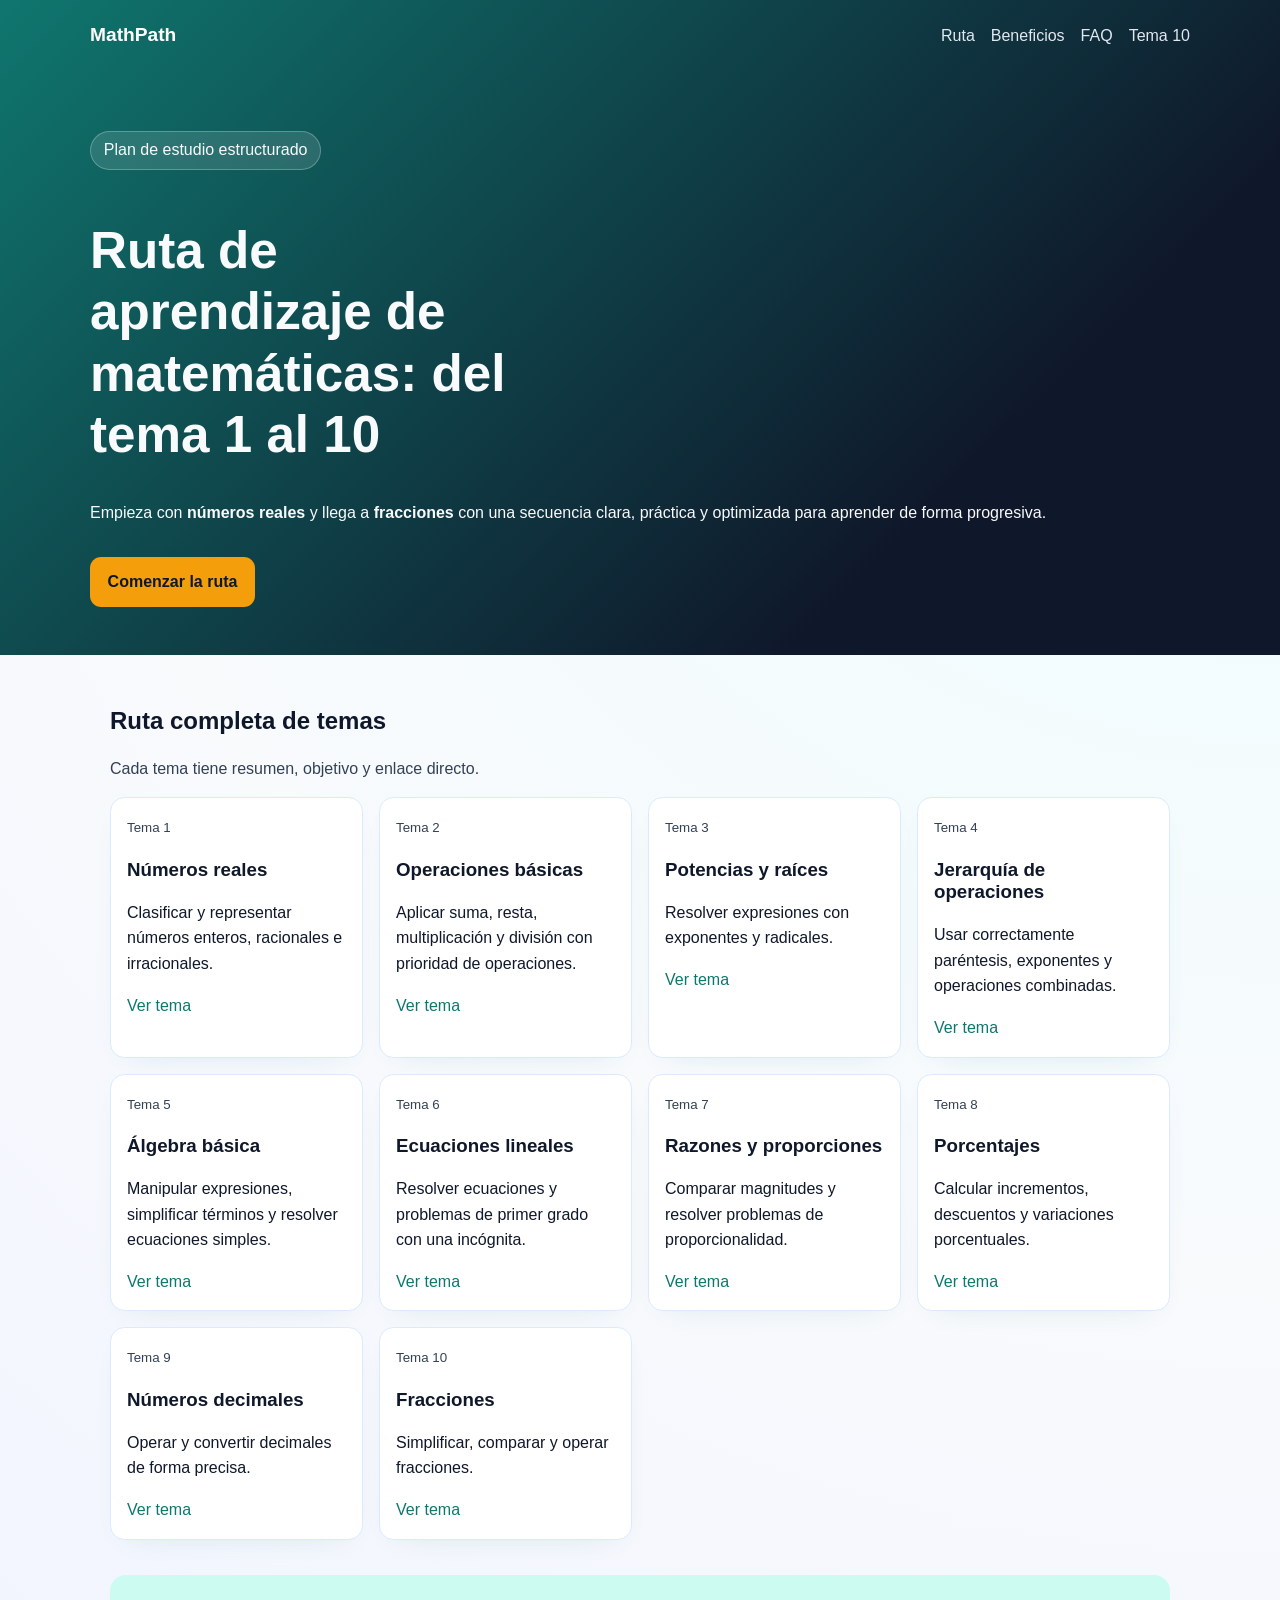
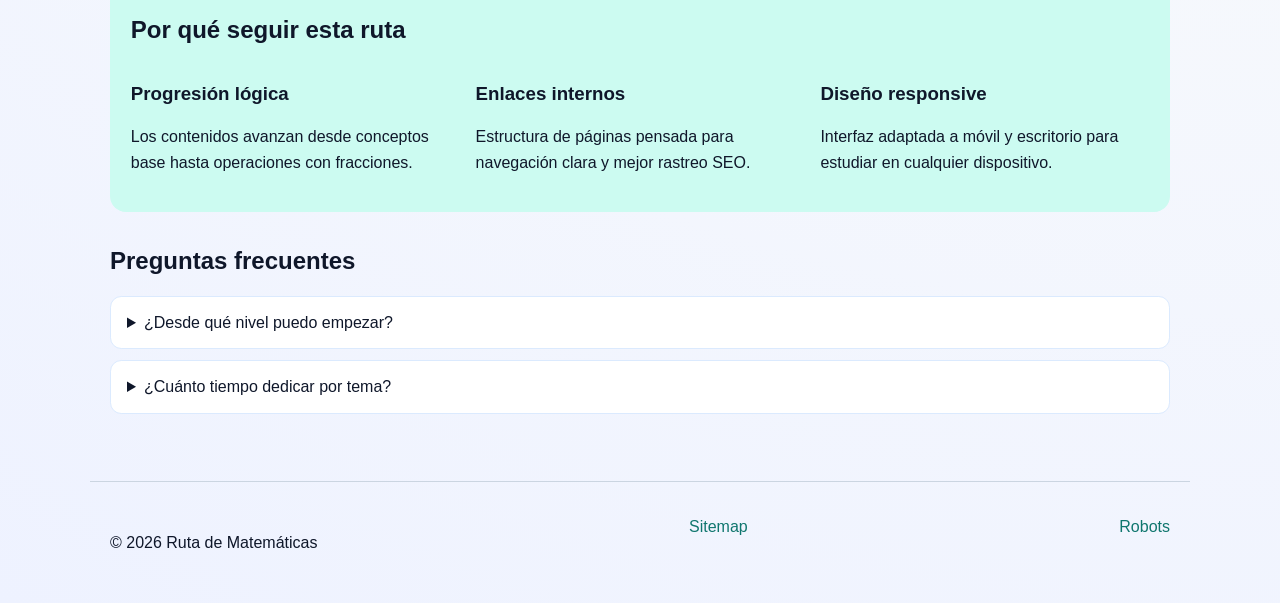
==== index.html @ b382fd50 "Add files via upload" ====
<!doctype html>
<html lang="es">
  <head>
    <meta charset="UTF-8" />
    <meta name="viewport" content="width=device-width, initial-scale=1.0" />
    <title>Ruta de Aprendizaje de Matemáticas | Tema 1 al 10</title>
    <meta
      name="description"
      content="Aprende matemáticas paso a paso con una ruta completa de 10 temas: números reales, operaciones, potencias, porcentajes y fracciones."
    />
    <link rel="canonical" href="https://tudominio.com/" />
    <meta name="robots" content="index, follow" />
    <meta property="og:title" content="Ruta de Aprendizaje de Matemáticas" />
    <meta
      property="og:description"
      content="Ruta visual de 10 temas para aprender matemáticas de forma progresiva."
    />
    <meta property="og:type" content="website" />
    <meta property="og:url" content="https://tudominio.com/" />
    <meta property="og:image" content="https://tudominio.com/preview-matematicas.jpg" />
    <meta name="twitter:card" content="summary_large_image" />
    <meta name="theme-color" content="#0f766e" />
    <link rel="stylesheet" href="styles.css" />
    <script type="application/ld+json">
      {
        "@context": "https://schema.org",
        "@type": "Course",
        "name": "Ruta de Aprendizaje de Matemáticas",
        "description": "Curso introductorio de 10 temas para dominar bases matemáticas.",
        "provider": {
          "@type": "Organization",
          "name": "Academia Matemática"
        },
        "hasCourseInstance": {
          "@type": "CourseInstance",
          "courseMode": "online",
          "inLanguage": "es"
        }
      }
    </script>
  </head>
  <body>
    <header class="hero" id="inicio">
      <nav class="top-nav" aria-label="Navegación principal">
        <a href="index.html" class="logo">MathPath</a>
        <div class="nav-links">
          <a href="#ruta">Ruta</a>
          <a href="#beneficios">Beneficios</a>
          <a href="#faq">FAQ</a>
          <a href="temas/tema-10-fracciones.html">Tema 10</a>
        </div>
      </nav>
      <div class="hero-content">
        <p class="badge">Plan de estudio estructurado</p>
        <h1>Ruta de aprendizaje de matemáticas: del tema 1 al 10</h1>
        <p>
          Empieza con <strong>números reales</strong> y llega a <strong>fracciones</strong>
          con una secuencia clara, práctica y optimizada para aprender de forma progresiva.
        </p>
        <a href="#ruta" class="cta">Comenzar la ruta</a>
      </div>
    </header>

    <main>
      <section id="ruta" class="section">
        <h2>Ruta completa de temas</h2>
        <p class="section-intro">Cada tema tiene resumen, objetivo y enlace directo.</p>
        <div class="timeline" id="timeline"></div>
      </section>

      <section id="beneficios" class="section section-alt">
        <h2>Por qué seguir esta ruta</h2>
        <div class="grid-benefits">
          <article>
            <h3>Progresión lógica</h3>
            <p>Los contenidos avanzan desde conceptos base hasta operaciones con fracciones.</p>
          </article>
          <article>
            <h3>Enlaces internos</h3>
            <p>Estructura de páginas pensada para navegación clara y mejor rastreo SEO.</p>
          </article>
          <article>
            <h3>Diseño responsive</h3>
            <p>Interfaz adaptada a móvil y escritorio para estudiar en cualquier dispositivo.</p>
          </article>
        </div>
      </section>

      <section id="faq" class="section">
        <h2>Preguntas frecuentes</h2>
        <details>
          <summary>¿Desde qué nivel puedo empezar?</summary>
          <p>Desde nivel básico. La ruta está pensada para construir fundamentos paso a paso.</p>
        </details>
        <details>
          <summary>¿Cuánto tiempo dedicar por tema?</summary>
          <p>Entre 45 y 90 minutos por tema, con práctica adicional según dificultad.</p>
        </details>
      </section>
    </main>

    <footer>
      <p>© 2026 Ruta de Matemáticas</p>
      <a href="sitemap.xml">Sitemap</a>
      <a href="robots.txt">Robots</a>
    </footer>

    <script src="script.js" defer></script>
  </body>
</html>
---- styles.css ----
:root {
  --bg: #f8fafc;
  --ink: #0f172a;
  --muted: #334155;
  --brand: #0f766e;
  --brand-soft: #ccfbf1;
  --accent: #f59e0b;
  --card: #ffffff;
  --ring: rgba(15, 118, 110, 0.2);
}

* {
  box-sizing: border-box;
}

body {
  margin: 0;
  font-family: "Space Grotesk", "Segoe UI", sans-serif;
  color: var(--ink);
  background: radial-gradient(circle at top right, #ecfeff 0, #f8fafc 50%, #eef2ff 100%);
  line-height: 1.6;
}

a {
  color: var(--brand);
  text-decoration: none;
}

.hero {
  min-height: 70vh;
  padding: 1.25rem 1.25rem 3rem;
  background: linear-gradient(135deg, #0f766e 0%, #0f172a 75%);
  color: #f8fafc;
}

.top-nav {
  max-width: 1100px;
  margin: 0 auto;
  display: flex;
  justify-content: space-between;
  gap: 1rem;
  align-items: center;
}

.logo {
  color: #ffffff;
  font-weight: 700;
  font-size: 1.2rem;
}

.nav-links {
  display: flex;
  gap: 1rem;
  flex-wrap: wrap;
}

.nav-links a {
  color: #e2e8f0;
}

.hero-content {
  max-width: 1100px;
  margin: 4rem auto 0;
}

.badge {
  display: inline-block;
  background: rgba(255, 255, 255, 0.12);
  border: 1px solid rgba(255, 255, 255, 0.25);
  padding: 0.35rem 0.8rem;
  border-radius: 999px;
}

h1,
h2,
h3 {
  line-height: 1.2;
}

h1 {
  font-size: clamp(2rem, 4vw, 3.4rem);
  max-width: 16ch;
}

.cta {
  display: inline-block;
  margin-top: 1rem;
  background: var(--accent);
  color: #0f172a;
  font-weight: 700;
  padding: 0.75rem 1.1rem;
  border-radius: 0.7rem;
}

main,
footer {
  max-width: 1100px;
  margin: 0 auto;
  padding: 2rem 1.25rem;
}

.section {
  margin-bottom: 2.2rem;
}

.section-alt {
  background: var(--brand-soft);
  border-radius: 1rem;
  padding: 1.3rem;
}

.section-intro {
  color: var(--muted);
}

.timeline {
  display: grid;
  grid-template-columns: repeat(auto-fit, minmax(240px, 1fr));
  gap: 1rem;
}

.card {
  background: var(--card);
  border: 1px solid #dbeafe;
  border-radius: 0.9rem;
  padding: 1rem;
  box-shadow: 0 10px 30px -20px var(--ring);
  transition: transform 0.25s ease, box-shadow 0.25s ease;
}

.card:hover {
  transform: translateY(-3px);
  box-shadow: 0 18px 30px -20px rgba(2, 132, 199, 0.35);
}

.card small {
  color: var(--muted);
}

.grid-benefits {
  display: grid;
  grid-template-columns: repeat(auto-fit, minmax(200px, 1fr));
  gap: 1rem;
}

details {
  background: #ffffff;
  border: 1px solid #dbeafe;
  border-radius: 0.7rem;
  padding: 0.8rem 1rem;
  margin-bottom: 0.7rem;
}

footer {
  border-top: 1px solid #cbd5e1;
  display: flex;
  justify-content: space-between;
  flex-wrap: wrap;
  gap: 0.8rem;
}

.lesson-layout {
  max-width: 900px;
  margin: 0 auto;
  padding: 1.2rem;
}

.lesson-box {
  background: #ffffff;
  border: 1px solid #dbeafe;
  border-radius: 1rem;
  padding: 1.2rem;
}

.breadcrumb {
  font-size: 0.95rem;
  margin: 1rem 0;
}

.lesson-nav {
  display: flex;
  justify-content: space-between;
  gap: 1rem;
  margin-top: 1.2rem;
}

@media (max-width: 640px) {
  .hero {
    min-height: auto;
    padding-bottom: 2rem;
  }

  .lesson-nav {
    flex-direction: column;
  }
}
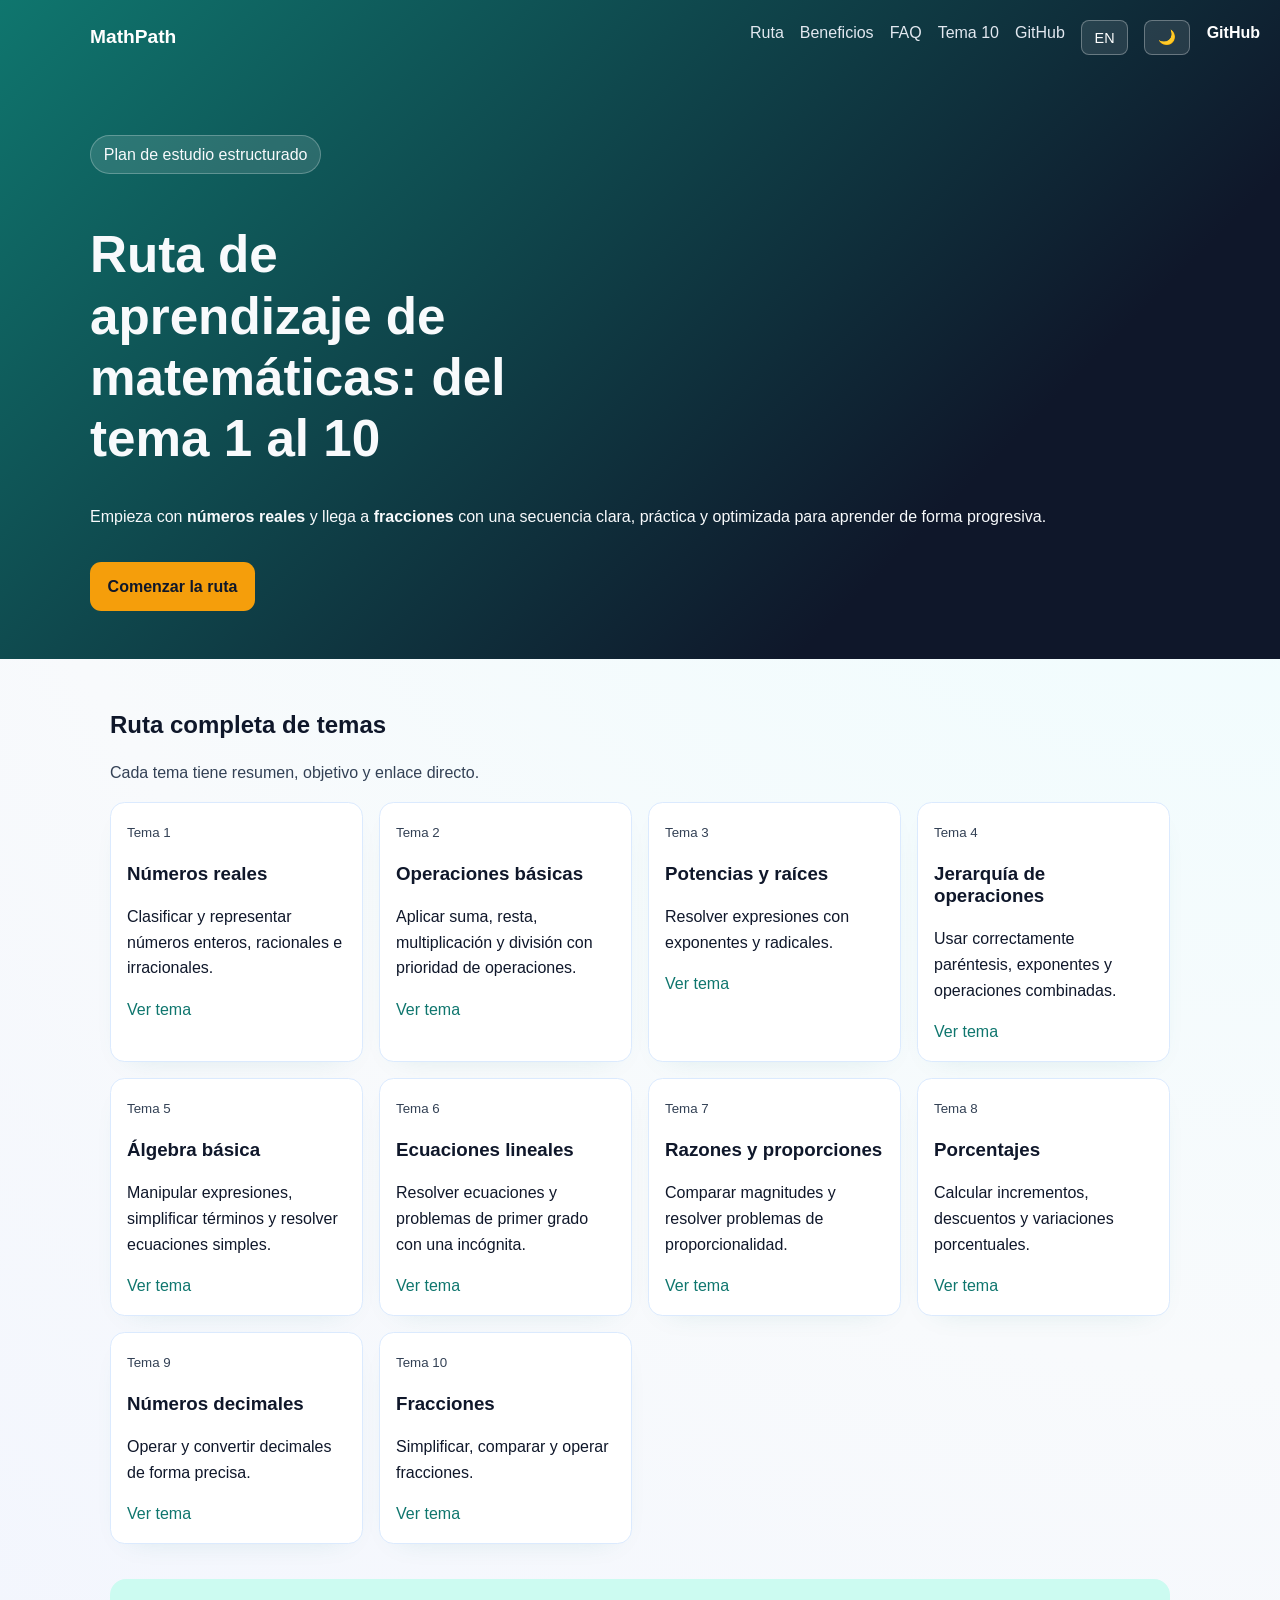
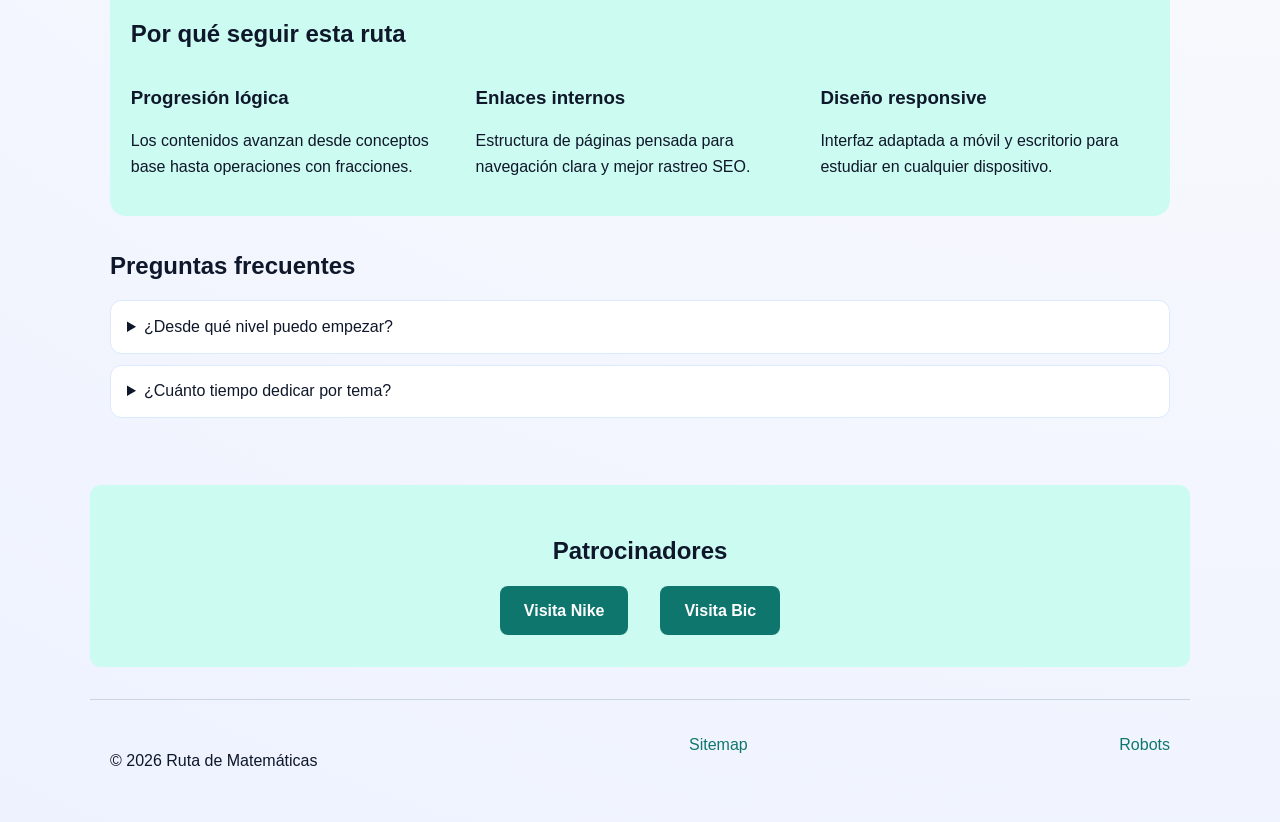
==== commit a8f810eb: "comit" ====
--- a/index.html
+++ b/index.html
@@ -17,7 +17,10 @@
     />
     <meta property="og:type" content="website" />
     <meta property="og:url" content="https://tudominio.com/" />
-    <meta property="og:image" content="https://tudominio.com/preview-matematicas.jpg" />
+    <meta
+      property="og:image"
+      content="https://tudominio.com/preview-matematicas.jpg"
+    />
     <meta name="twitter:card" content="summary_large_image" />
     <meta name="theme-color" content="#0f766e" />
     <link rel="stylesheet" href="styles.css" />
@@ -44,65 +47,197 @@
       <nav class="top-nav" aria-label="Navegación principal">
         <a href="index.html" class="logo">MathPath</a>
         <div class="nav-links">
-          <a href="#ruta">Ruta</a>
-          <a href="#beneficios">Beneficios</a>
-          <a href="#faq">FAQ</a>
-          <a href="temas/tema-10-fracciones.html">Tema 10</a>
+          <a href="#ruta" data-es="Ruta" data-en="Path">Ruta</a>
+          <a href="#beneficios" data-es="Beneficios" data-en="Benefits"
+            >Beneficios</a
+          >
+          <a href="#faq" data-es="FAQ" data-en="FAQ">FAQ</a>
+          <a
+            href="temas/tema-10-fracciones.html"
+            data-es="Tema 10"
+            data-en="Topic 10"
+            >Tema 10</a
+          >
+          <a
+            href="https://github.com/Allue-b"
+            target="_blank"
+            rel="noopener noreferrer"
+            data-es="GitHub"
+            data-en="GitHub"
+            >GitHub</a
+          >
+          <button id="lang-toggle" class="toggle-btn" data-es="EN" data-en="ES">
+            EN
+          </button>
+          <button id="dark-toggle" class="toggle-btn">🌙</button>
         </div>
       </nav>
+      <a
+        href="https://github.com/Allue-b"
+        target="_blank"
+        rel="noopener noreferrer"
+        class="github-link"
+        >GitHub</a
+      >
       <div class="hero-content">
-        <p class="badge">Plan de estudio estructurado</p>
-        <h1>Ruta de aprendizaje de matemáticas: del tema 1 al 10</h1>
-        <p>
-          Empieza con <strong>números reales</strong> y llega a <strong>fracciones</strong>
-          con una secuencia clara, práctica y optimizada para aprender de forma progresiva.
+        <p
+          class="badge"
+          data-es="Plan de estudio estructurado"
+          data-en="Structured Study Plan"
+        >
+          Plan de estudio estructurado
         </p>
-        <a href="#ruta" class="cta">Comenzar la ruta</a>
+        <h1
+          data-es="Ruta de aprendizaje de matemáticas: del tema 1 al 10"
+          data-en="Mathematics Learning Path: From Topic 1 to 10"
+        >
+          Ruta de aprendizaje de matemáticas: del tema 1 al 10
+        </h1>
+        <p
+          data-es="Empieza con <strong>números reales</strong> y llega a <strong>fracciones</strong> con una secuencia clara, práctica y optimizada para aprender de forma progresiva."
+          data-en="Start with <strong>real numbers</strong> and reach <strong>fractions</strong> with a clear, practical sequence optimized for progressive learning."
+        >
+          Empieza con <strong>números reales</strong> y llega a
+          <strong>fracciones</strong>
+          con una secuencia clara, práctica y optimizada para aprender de forma
+          progresiva.
+        </p>
+        <a
+          href="#ruta"
+          class="cta"
+          data-es="Comenzar la ruta"
+          data-en="Start the Path"
+          >Comenzar la ruta</a
+        >
       </div>
     </header>
 
     <main>
       <section id="ruta" class="section">
-        <h2>Ruta completa de temas</h2>
-        <p class="section-intro">Cada tema tiene resumen, objetivo y enlace directo.</p>
+        <h2 data-es="Ruta completa de temas" data-en="Complete Topic Path">
+          Ruta completa de temas
+        </h2>
+        <p
+          class="section-intro"
+          data-es="Cada tema tiene resumen, objetivo y enlace directo."
+          data-en="Each topic has a summary, objective, and direct link."
+        >
+          Cada tema tiene resumen, objetivo y enlace directo.
+        </p>
         <div class="timeline" id="timeline"></div>
       </section>
 
       <section id="beneficios" class="section section-alt">
-        <h2>Por qué seguir esta ruta</h2>
+        <h2 data-es="Por qué seguir esta ruta" data-en="Why Follow This Path">
+          Por qué seguir esta ruta
+        </h2>
         <div class="grid-benefits">
           <article>
-            <h3>Progresión lógica</h3>
-            <p>Los contenidos avanzan desde conceptos base hasta operaciones con fracciones.</p>
+            <h3 data-es="Progresión lógica" data-en="Logical Progression">
+              Progresión lógica
+            </h3>
+            <p
+              data-es="Los contenidos avanzan desde conceptos base hasta operaciones con fracciones."
+              data-en="Content progresses from basic concepts to fraction operations."
+            >
+              Los contenidos avanzan desde conceptos base hasta operaciones con
+              fracciones.
+            </p>
           </article>
           <article>
-            <h3>Enlaces internos</h3>
-            <p>Estructura de páginas pensada para navegación clara y mejor rastreo SEO.</p>
+            <h3 data-es="Enlaces internos" data-en="Internal Links">
+              Enlaces internos
+            </h3>
+            <p
+              data-es="Estructura de páginas pensada para navegación clara y mejor rastreo SEO."
+              data-en="Page structure designed for clear navigation and better SEO tracking."
+            >
+              Estructura de páginas pensada para navegación clara y mejor
+              rastreo SEO.
+            </p>
           </article>
           <article>
-            <h3>Diseño responsive</h3>
-            <p>Interfaz adaptada a móvil y escritorio para estudiar en cualquier dispositivo.</p>
+            <h3 data-es="Diseño responsive" data-en="Responsive Design">
+              Diseño responsive
+            </h3>
+            <p
+              data-es="Interfaz adaptada a móvil y escritorio para estudiar en cualquier dispositivo."
+              data-en="Interface adapted for mobile and desktop to study on any device."
+            >
+              Interfaz adaptada a móvil y escritorio para estudiar en cualquier
+              dispositivo.
+            </p>
           </article>
         </div>
       </section>
 
       <section id="faq" class="section">
-        <h2>Preguntas frecuentes</h2>
+        <h2 data-es="Preguntas frecuentes" data-en="Frequently Asked Questions">
+          Preguntas frecuentes
+        </h2>
         <details>
-          <summary>¿Desde qué nivel puedo empezar?</summary>
-          <p>Desde nivel básico. La ruta está pensada para construir fundamentos paso a paso.</p>
+          <summary
+            data-es="¿Desde qué nivel puedo empezar?"
+            data-en="From what level can I start?"
+          >
+            ¿Desde qué nivel puedo empezar?
+          </summary>
+          <p
+            data-es="Desde nivel básico. La ruta está pensada para construir fundamentos paso a paso."
+            data-en="From basic level. The path is designed to build foundations step by step."
+          >
+            Desde nivel básico. La ruta está pensada para construir fundamentos
+            paso a paso.
+          </p>
         </details>
         <details>
-          <summary>¿Cuánto tiempo dedicar por tema?</summary>
-          <p>Entre 45 y 90 minutos por tema, con práctica adicional según dificultad.</p>
+          <summary
+            data-es="¿Cuánto tiempo dedicar por tema?"
+            data-en="How much time to dedicate per topic?"
+          >
+            ¿Cuánto tiempo dedicar por tema?
+          </summary>
+          <p
+            data-es="Entre 45 y 90 minutos por tema, con práctica adicional según dificultad."
+            data-en="Between 45 and 90 minutes per topic, with additional practice depending on difficulty."
+          >
+            Entre 45 y 90 minutos por tema, con práctica adicional según
+            dificultad.
+          </p>
         </details>
       </section>
     </main>
 
+    <section class="ads-section">
+      <h2 data-es="Patrocinadores" data-en="Sponsors">Patrocinadores</h2>
+      <div class="ads">
+        <a
+          href="https://www.nike.com"
+          target="_blank"
+          rel="noopener noreferrer"
+          class="ad-link"
+          data-es="Visita Nike"
+          data-en="Visit Nike"
+          >Visita Nike</a
+        >
+        <a
+          href="https://www.bic.com"
+          target="_blank"
+          rel="noopener noreferrer"
+          class="ad-link"
+          data-es="Visita Bic"
+          data-en="Visit Bic"
+          >Visita Bic</a
+        >
+      </div>
+    </section>
+
     <footer>
-      <p>© 2026 Ruta de Matemáticas</p>
-      <a href="sitemap.xml">Sitemap</a>
-      <a href="robots.txt">Robots</a>
+      <p data-es="© 2026 Ruta de Matemáticas" data-en="© 2026 Mathematics Path">
+        © 2026 Ruta de Matemáticas
+      </p>
+      <a href="sitemap.xml" data-es="Sitemap" data-en="Sitemap">Sitemap</a>
+      <a href="robots.txt" data-es="Robots" data-en="Robots">Robots</a>
     </footer>
 
     <script src="script.js" defer></script>
--- a/styles.css
+++ b/styles.css
@@ -9,6 +9,17 @@
   --ring: rgba(15, 118, 110, 0.2);
 }
 
+body.dark {
+  --bg: #0f172a;
+  --ink: #f8fafc;
+  --muted: #cbd5e1;
+  --brand: #14b8a6;
+  --brand-soft: #0f766e;
+  --accent: #fbbf24;
+  --card: #1e293b;
+  --ring: rgba(20, 184, 166, 0.2);
+}
+
 * {
   box-sizing: border-box;
 }
@@ -17,7 +28,12 @@
   margin: 0;
   font-family: "Space Grotesk", "Segoe UI", sans-serif;
   color: var(--ink);
-  background: radial-gradient(circle at top right, #ecfeff 0, #f8fafc 50%, #eef2ff 100%);
+  background: radial-gradient(
+    circle at top right,
+    #ecfeff 0,
+    #f8fafc 50%,
+    #eef2ff 100%
+  );
   line-height: 1.6;
 }
 
@@ -48,6 +64,15 @@
   font-size: 1.2rem;
 }
 
+.github-link {
+  position: absolute;
+  top: 1.25rem;
+  right: 1.25rem;
+  color: #ffffff;
+  font-weight: 700;
+  font-size: 1rem;
+}
+
 .nav-links {
   display: flex;
   gap: 1rem;
@@ -56,6 +81,21 @@
 
 .nav-links a {
   color: #e2e8f0;
+}
+
+.toggle-btn {
+  background: rgba(255, 255, 255, 0.1);
+  border: 1px solid rgba(255, 255, 255, 0.3);
+  color: #ffffff;
+  padding: 0.5rem 0.8rem;
+  border-radius: 0.5rem;
+  cursor: pointer;
+  font-size: 0.9rem;
+  transition: background 0.3s;
+}
+
+.toggle-btn:hover {
+  background: rgba(255, 255, 255, 0.2);
 }
 
 .hero-content {
@@ -125,7 +165,9 @@
   border-radius: 0.9rem;
   padding: 1rem;
   box-shadow: 0 10px 30px -20px var(--ring);
-  transition: transform 0.25s ease, box-shadow 0.25s ease;
+  transition:
+    transform 0.25s ease,
+    box-shadow 0.25s ease;
 }
 
 .card:hover {
@@ -151,6 +193,36 @@
   margin-bottom: 0.7rem;
 }
 
+.ads-section {
+  max-width: 1100px;
+  margin: 0 auto;
+  padding: 2rem 1.25rem;
+  text-align: center;
+  background: var(--brand-soft);
+  border-radius: 0.7rem;
+  margin-bottom: 2rem;
+}
+
+.ads {
+  display: flex;
+  justify-content: center;
+  gap: 2rem;
+  flex-wrap: wrap;
+}
+
+.ad-link {
+  background: var(--brand);
+  color: #ffffff;
+  padding: 0.75rem 1.5rem;
+  border-radius: 0.5rem;
+  font-weight: 600;
+  transition: background 0.3s;
+}
+
+.ad-link:hover {
+  background: var(--ink);
+}
+
 footer {
   border-top: 1px solid #cbd5e1;
   display: flex;
